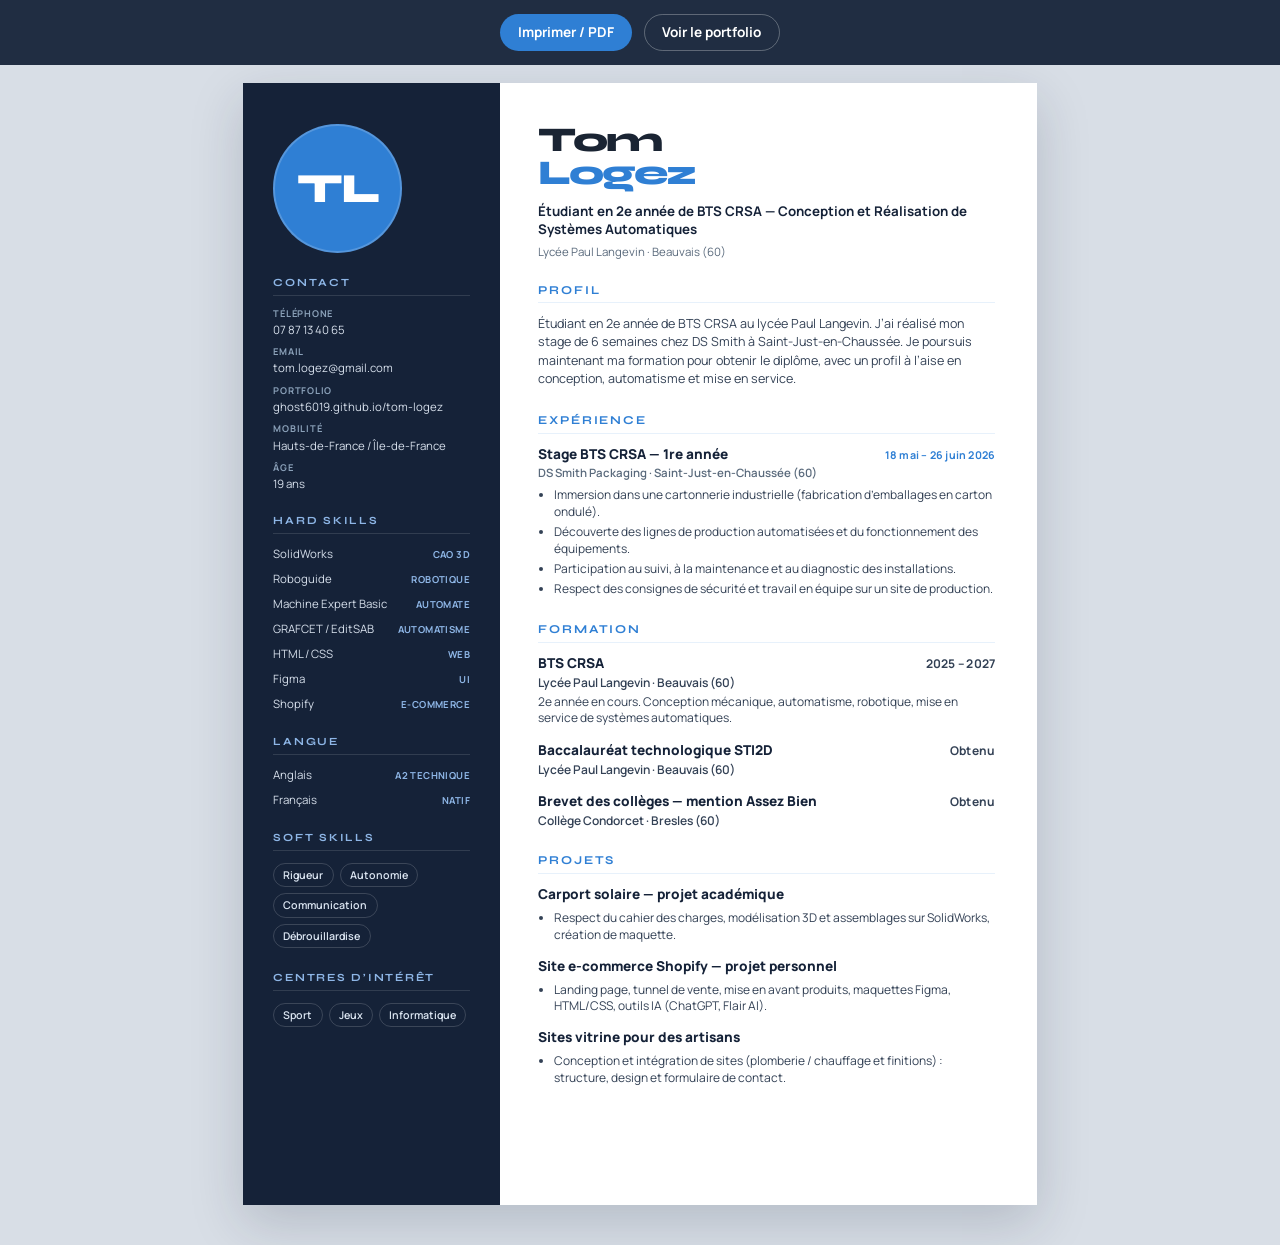
==== cv.html @ 498f08cc "Publish Tom Logez portfolio and printable CV." ====
<!DOCTYPE html>
<html lang="fr">
<head>
  <meta charset="UTF-8">
  <meta name="viewport" content="width=device-width, initial-scale=1.0">
  <title>CV — Tom Logez</title>
  <link rel="preconnect" href="https://fonts.googleapis.com">
  <link rel="preconnect" href="https://fonts.gstatic.com" crossorigin>
  <link href="https://fonts.googleapis.com/css2?family=Manrope:wght@400;500;600;700;800&family=Syne:wght@700;800&display=swap" rel="stylesheet">
  <link rel="stylesheet" href="css/cv.css">
</head>
<body>
  <div class="toolbar">
    <button type="button" onclick="window.print()">Imprimer / PDF</button>
    <a class="ghost" href="index.html">Voir le portfolio</a>
  </div>

  <article class="page">
    <aside class="sidebar">
      <div class="photo" data-photo>
        <img src="assets/photo.jpg" alt="Tom Logez">
        <span>TL</span>
      </div>

      <div class="side-block">
        <h2>Contact</h2>
        <ul class="contact-list">
          <li>
            <strong>Téléphone</strong>
            <a href="tel:+33787134065">07 87 13 40 65</a>
          </li>
          <li>
            <strong>Email</strong>
            <a href="mailto:tom.logez@gmail.com">tom.logez@gmail.com</a>
          </li>
          <li>
            <strong>Portfolio</strong>
            <a href="https://ghost6019.github.io/tom-logez/">ghost6019.github.io/tom-logez</a>
          </li>
          <li>
            <strong>Mobilité</strong>
            Hauts-de-France / Île-de-France
          </li>
          <li>
            <strong>Âge</strong>
            19 ans
          </li>
        </ul>
      </div>

      <div class="side-block">
        <h2>Hard skills</h2>
        <ul class="skill-list">
          <li>SolidWorks <span>CAO 3D</span></li>
          <li>Roboguide <span>Robotique</span></li>
          <li>Machine Expert Basic <span>Automate</span></li>
          <li>GRAFCET / EditSAB <span>Automatisme</span></li>
          <li>HTML / CSS <span>Web</span></li>
          <li>Figma <span>UI</span></li>
          <li>Shopify <span>E-commerce</span></li>
        </ul>
      </div>

      <div class="side-block">
        <h2>Langue</h2>
        <ul class="skill-list">
          <li>Anglais <span>A2 technique</span></li>
          <li>Français <span>Natif</span></li>
        </ul>
      </div>

      <div class="side-block">
        <h2>Soft skills</h2>
        <ul class="chips">
          <li>Rigueur</li>
          <li>Autonomie</li>
          <li>Communication</li>
          <li>Débrouillardise</li>
        </ul>
      </div>

      <div class="side-block">
        <h2>Centres d’intérêt</h2>
        <ul class="chips">
          <li>Sport</li>
          <li>Jeux</li>
          <li>Informatique</li>
        </ul>
      </div>
    </aside>

    <div class="main">
      <header class="identity">
        <h1>Tom <span>Logez</span></h1>
        <p class="role">Étudiant en 2e année de BTS CRSA — Conception et Réalisation de Systèmes Automatiques</p>
        <p class="meta">Lycée Paul Langevin · Beauvais (60)</p>
      </header>

      <section>
        <h2>Profil</h2>
        <p class="profile">
          Étudiant en 2e année de BTS CRSA au lycée Paul Langevin. J’ai réalisé mon stage de 6 semaines
          chez DS Smith à Saint-Just-en-Chaussée. Je poursuis maintenant ma formation pour obtenir le diplôme,
          avec un profil à l’aise en conception, automatisme et mise en service.
        </p>
      </section>

      <section>
        <h2>Expérience</h2>
        <article class="job">
          <div class="row">
            <h3>Stage BTS CRSA — 1re année</h3>
            <p class="when">18 mai – 26 juin 2026</p>
          </div>
          <p class="where">DS Smith Packaging · Saint-Just-en-Chaussée (60)</p>
          <ul>
            <li>Immersion dans une cartonnerie industrielle (fabrication d’emballages en carton ondulé).</li>
            <li>Découverte des lignes de production automatisées et du fonctionnement des équipements.</li>
            <li>Participation au suivi, à la maintenance et au diagnostic des installations.</li>
            <li>Respect des consignes de sécurité et travail en équipe sur un site de production.</li>
          </ul>
        </article>
      </section>

      <section>
        <h2>Formation</h2>
        <article class="edu">
          <div class="row">
            <h3>BTS CRSA</h3>
            <p class="when">2025 – 2027</p>
          </div>
          <p class="where">Lycée Paul Langevin · Beauvais (60)</p>
          <p>2e année en cours. Conception mécanique, automatisme, robotique, mise en service de systèmes automatiques.</p>
        </article>
        <article class="edu">
          <div class="row">
            <h3>Baccalauréat technologique STI2D</h3>
            <p class="when">Obtenu</p>
          </div>
          <p class="where">Lycée Paul Langevin · Beauvais (60)</p>
        </article>
        <article class="edu">
          <div class="row">
            <h3>Brevet des collèges — mention Assez Bien</h3>
            <p class="when">Obtenu</p>
          </div>
          <p class="where">Collège Condorcet · Bresles (60)</p>
        </article>
      </section>

      <section>
        <h2>Projets</h2>
        <article class="project">
          <h3>Carport solaire — projet académique</h3>
          <ul>
            <li>Respect du cahier des charges, modélisation 3D et assemblages sur SolidWorks, création de maquette.</li>
          </ul>
        </article>
        <article class="project">
          <h3>Site e-commerce Shopify — projet personnel</h3>
          <ul>
            <li>Landing page, tunnel de vente, mise en avant produits, maquettes Figma, HTML/CSS, outils IA (ChatGPT, Flair AI).</li>
          </ul>
        </article>
        <article class="project">
          <h3>Sites vitrine pour des artisans</h3>
          <ul>
            <li>Conception et intégration de sites (plomberie / chauffage et finitions) : structure, design et formulaire de contact.</li>
          </ul>
        </article>
      </section>
    </div>
  </article>
  <script src="js/main.js"></script>
</body>
</html>
---- css/cv.css ----
@page {
  size: A4;
  margin: 0;
}

:root {
  --navy: #152238;
  --navy-mid: #1d304c;
  --ink: #1a2433;
  --muted: #5a6a7c;
  --line: #d7e0ea;
  --paper: #f7f5f1;
  --accent: #2f7fd4;
  --accent-soft: #e7f1fb;
  --white: #fff;
}

* {
  box-sizing: border-box;
  margin: 0;
  padding: 0;
}

html,
body {
  background: #d8dee6;
}

body {
  font-family: "Manrope", "Segoe UI", sans-serif;
  color: var(--ink);
  -webkit-font-smoothing: antialiased;
}

.toolbar {
  position: sticky;
  top: 0;
  z-index: 10;
  display: flex;
  justify-content: center;
  gap: 0.75rem;
  padding: 0.85rem 1rem;
  background: rgba(21, 34, 56, 0.94);
  backdrop-filter: blur(12px);
}

.toolbar a,
.toolbar button {
  font-family: inherit;
  font-size: 0.85rem;
  font-weight: 700;
  color: #fff;
  background: var(--accent);
  border: 0;
  border-radius: 999px;
  padding: 0.55rem 1.1rem;
  text-decoration: none;
  cursor: pointer;
}

.toolbar a.ghost {
  background: transparent;
  border: 1px solid rgba(255, 255, 255, 0.28);
}

.page {
  width: 210mm;
  min-height: 297mm;
  margin: 18px auto 40px;
  background: var(--white);
  display: grid;
  grid-template-columns: 68mm 1fr;
  box-shadow: 0 18px 50px rgba(21, 34, 56, 0.18);
}

.sidebar {
  background: var(--navy);
  color: #e8eef6;
  padding: 11mm 8mm 10mm;
  display: flex;
  flex-direction: column;
  gap: 6mm;
}

.mark,
.photo {
  width: 34mm;
  height: 34mm;
  border-radius: 50%;
  display: grid;
  place-items: center;
  background: var(--accent);
  color: #fff;
  font-family: "Syne", sans-serif;
  font-weight: 800;
  font-size: 11mm;
  letter-spacing: -0.04em;
  overflow: hidden;
  position: relative;
  border: 2px solid rgba(255, 255, 255, 0.18);
}

.photo img {
  position: absolute;
  inset: 0;
  width: 100%;
  height: 100%;
  object-fit: cover;
  display: none;
}

.photo.has-photo span {
  display: none;
}

.photo.has-photo img {
  display: block;
}

.side-block h2 {
  font-family: "Syne", sans-serif;
  font-size: 8.2pt;
  letter-spacing: 0.16em;
  text-transform: uppercase;
  color: #8eb6e6;
  margin-bottom: 3.2mm;
  padding-bottom: 1.6mm;
  border-bottom: 1px solid rgba(255, 255, 255, 0.12);
}

.contact-list,
.skill-list,
.interest-list {
  list-style: none;
  display: flex;
  flex-direction: column;
  gap: 2.4mm;
}

.contact-list li,
.skill-list li {
  font-size: 8.6pt;
  line-height: 1.35;
  color: #d5deea;
}

.contact-list strong {
  display: block;
  font-size: 7pt;
  letter-spacing: 0.08em;
  text-transform: uppercase;
  color: #8aa0b8;
  font-weight: 700;
  margin-bottom: 0.4mm;
}

.contact-list a {
  color: inherit;
  text-decoration: none;
}

.skill-list li {
  display: flex;
  justify-content: space-between;
  gap: 2mm;
  align-items: baseline;
}

.skill-list span {
  color: #8eb6e6;
  font-size: 7.2pt;
  font-weight: 700;
  letter-spacing: 0.04em;
  text-transform: uppercase;
}

.chips {
  display: flex;
  flex-wrap: wrap;
  gap: 1.6mm;
}

.chips li {
  list-style: none;
  font-size: 8pt;
  font-weight: 600;
  padding: 1.1mm 2.4mm;
  border: 1px solid rgba(255, 255, 255, 0.16);
  border-radius: 999px;
  color: #dce6f2;
}

.main {
  background: var(--white);
  padding: 11mm 11mm 10mm 10mm;
}

.identity h1 {
  font-family: "Syne", sans-serif;
  font-size: 26pt;
  line-height: 0.95;
  letter-spacing: -0.04em;
  font-weight: 800;
}

.identity h1 span {
  display: block;
  color: var(--accent);
}

.role {
  margin-top: 3.2mm;
  font-size: 10pt;
  font-weight: 700;
  color: var(--navy);
}

.meta {
  margin-top: 1.4mm;
  font-size: 8.6pt;
  color: var(--muted);
}

section {
  margin-top: 6.4mm;
}

section h2 {
  font-family: "Syne", sans-serif;
  font-size: 9pt;
  letter-spacing: 0.16em;
  text-transform: uppercase;
  color: var(--accent);
  margin-bottom: 3mm;
  padding-bottom: 1.5mm;
  border-bottom: 1.5px solid var(--accent-soft);
}

.profile {
  font-size: 9.4pt;
  line-height: 1.48;
  color: #334155;
}

.job,
.edu,
.project {
  margin-bottom: 3.6mm;
}

.job:last-child,
.edu:last-child,
.project:last-child {
  margin-bottom: 0;
}

.row {
  display: flex;
  justify-content: space-between;
  gap: 4mm;
  align-items: baseline;
}

.job h3,
.edu h3,
.project h3 {
  font-size: 10.2pt;
  font-weight: 800;
  color: var(--navy);
}

.when {
  flex-shrink: 0;
  font-size: 8pt;
  font-weight: 700;
  color: var(--accent);
  letter-spacing: 0.02em;
}

.where {
  margin-top: 0.6mm;
  font-size: 8.6pt;
  color: var(--muted);
  font-weight: 600;
}

.job ul,
.project ul {
  margin: 1.8mm 0 0 4.2mm;
  display: flex;
  flex-direction: column;
  gap: 1mm;
}

.job li,
.project li,
.edu p {
  font-size: 9pt;
  line-height: 1.38;
  color: #334155;
}

.edu p {
  margin-top: 0.6mm;
}

@media print {
  html,
  body {
    background: #fff;
  }

  .toolbar {
    display: none;
  }

  .page {
    margin: 0;
    box-shadow: none;
    width: 210mm;
    height: 297mm;
    min-height: 297mm;
  }
}
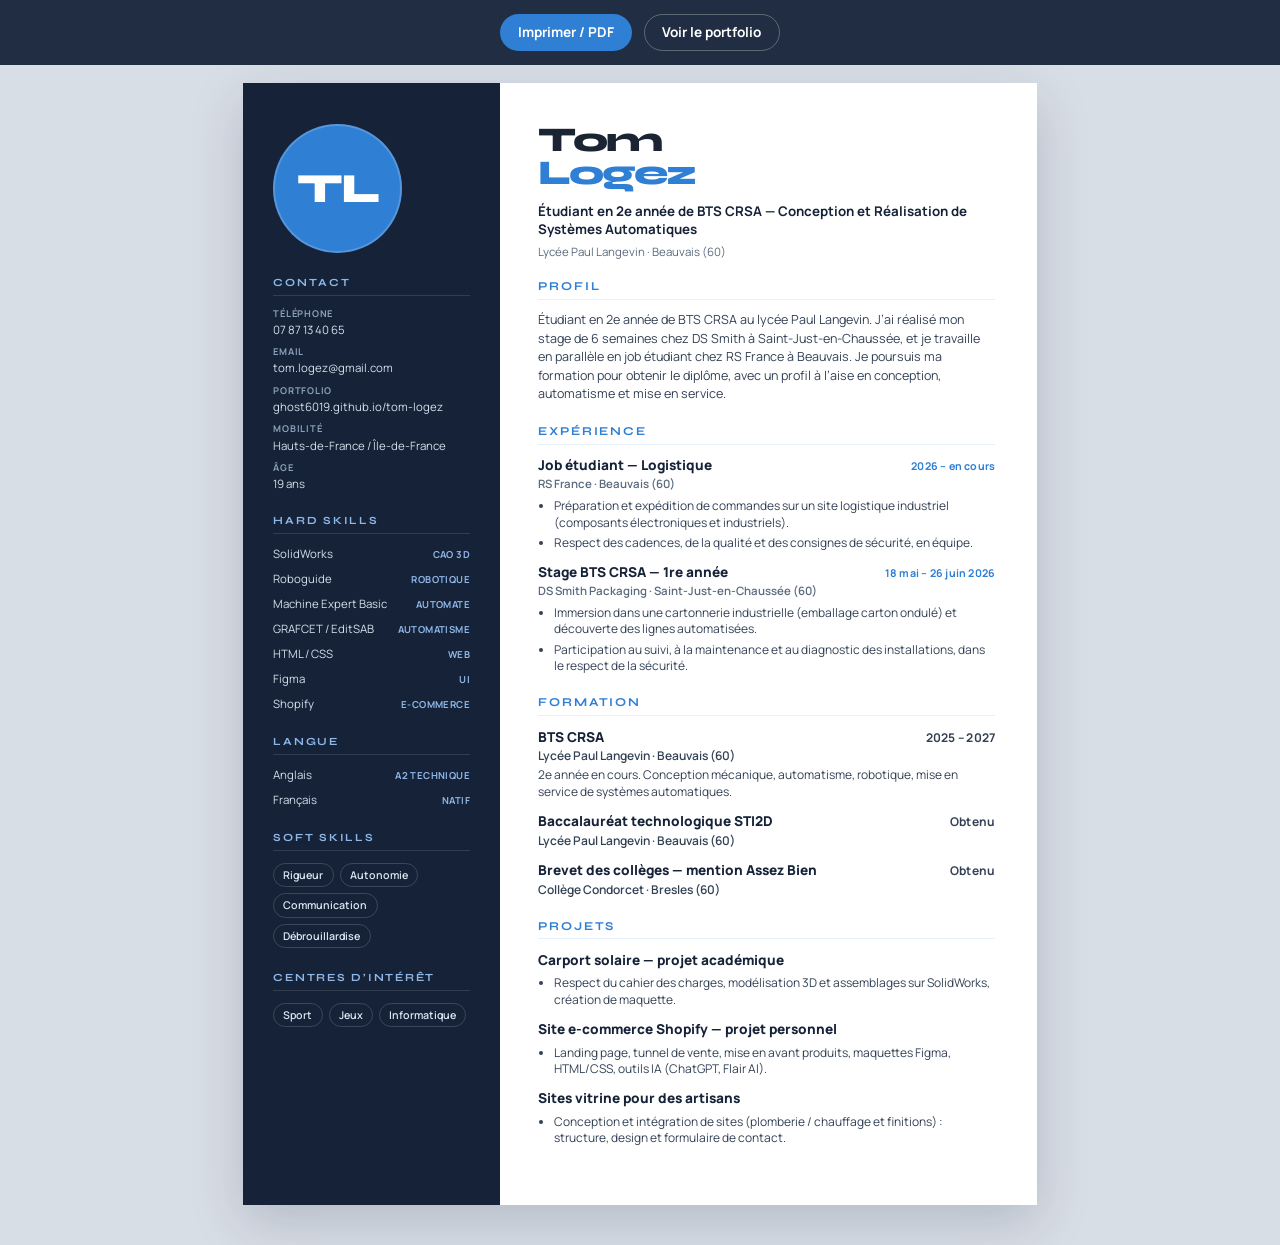
==== commit 3ed64bbf: "Add student job at RS France Beauvais to the CV and portfolio." ====
--- a/cv.html
+++ b/cv.html
@@ -100,8 +100,8 @@
         <h2>Profil</h2>
         <p class="profile">
           Étudiant en 2e année de BTS CRSA au lycée Paul Langevin. J’ai réalisé mon stage de 6 semaines
-          chez DS Smith à Saint-Just-en-Chaussée. Je poursuis maintenant ma formation pour obtenir le diplôme,
-          avec un profil à l’aise en conception, automatisme et mise en service.
+          chez DS Smith à Saint-Just-en-Chaussée, et je travaille en parallèle en job étudiant chez RS France à Beauvais.
+          Je poursuis ma formation pour obtenir le diplôme, avec un profil à l’aise en conception, automatisme et mise en service.
         </p>
       </section>
 
@@ -109,15 +109,24 @@
         <h2>Expérience</h2>
         <article class="job">
           <div class="row">
+            <h3>Job étudiant — Logistique</h3>
+            <p class="when">2026 – en cours</p>
+          </div>
+          <p class="where">RS France · Beauvais (60)</p>
+          <ul>
+            <li>Préparation et expédition de commandes sur un site logistique industriel (composants électroniques et industriels).</li>
+            <li>Respect des cadences, de la qualité et des consignes de sécurité, en équipe.</li>
+          </ul>
+        </article>
+        <article class="job">
+          <div class="row">
             <h3>Stage BTS CRSA — 1re année</h3>
             <p class="when">18 mai – 26 juin 2026</p>
           </div>
           <p class="where">DS Smith Packaging · Saint-Just-en-Chaussée (60)</p>
           <ul>
-            <li>Immersion dans une cartonnerie industrielle (fabrication d’emballages en carton ondulé).</li>
-            <li>Découverte des lignes de production automatisées et du fonctionnement des équipements.</li>
-            <li>Participation au suivi, à la maintenance et au diagnostic des installations.</li>
-            <li>Respect des consignes de sécurité et travail en équipe sur un site de production.</li>
+            <li>Immersion dans une cartonnerie industrielle (emballage carton ondulé) et découverte des lignes automatisées.</li>
+            <li>Participation au suivi, à la maintenance et au diagnostic des installations, dans le respect de la sécurité.</li>
           </ul>
         </article>
       </section>
--- a/css/cv.css
+++ b/css/cv.css
@@ -222,7 +222,7 @@
 }
 
 section {
-  margin-top: 6.4mm;
+  margin-top: 5.4mm;
 }
 
 section h2 {
@@ -245,7 +245,7 @@
 .job,
 .edu,
 .project {
-  margin-bottom: 3.6mm;
+  margin-bottom: 3mm;
 }
 
 .job:last-child,
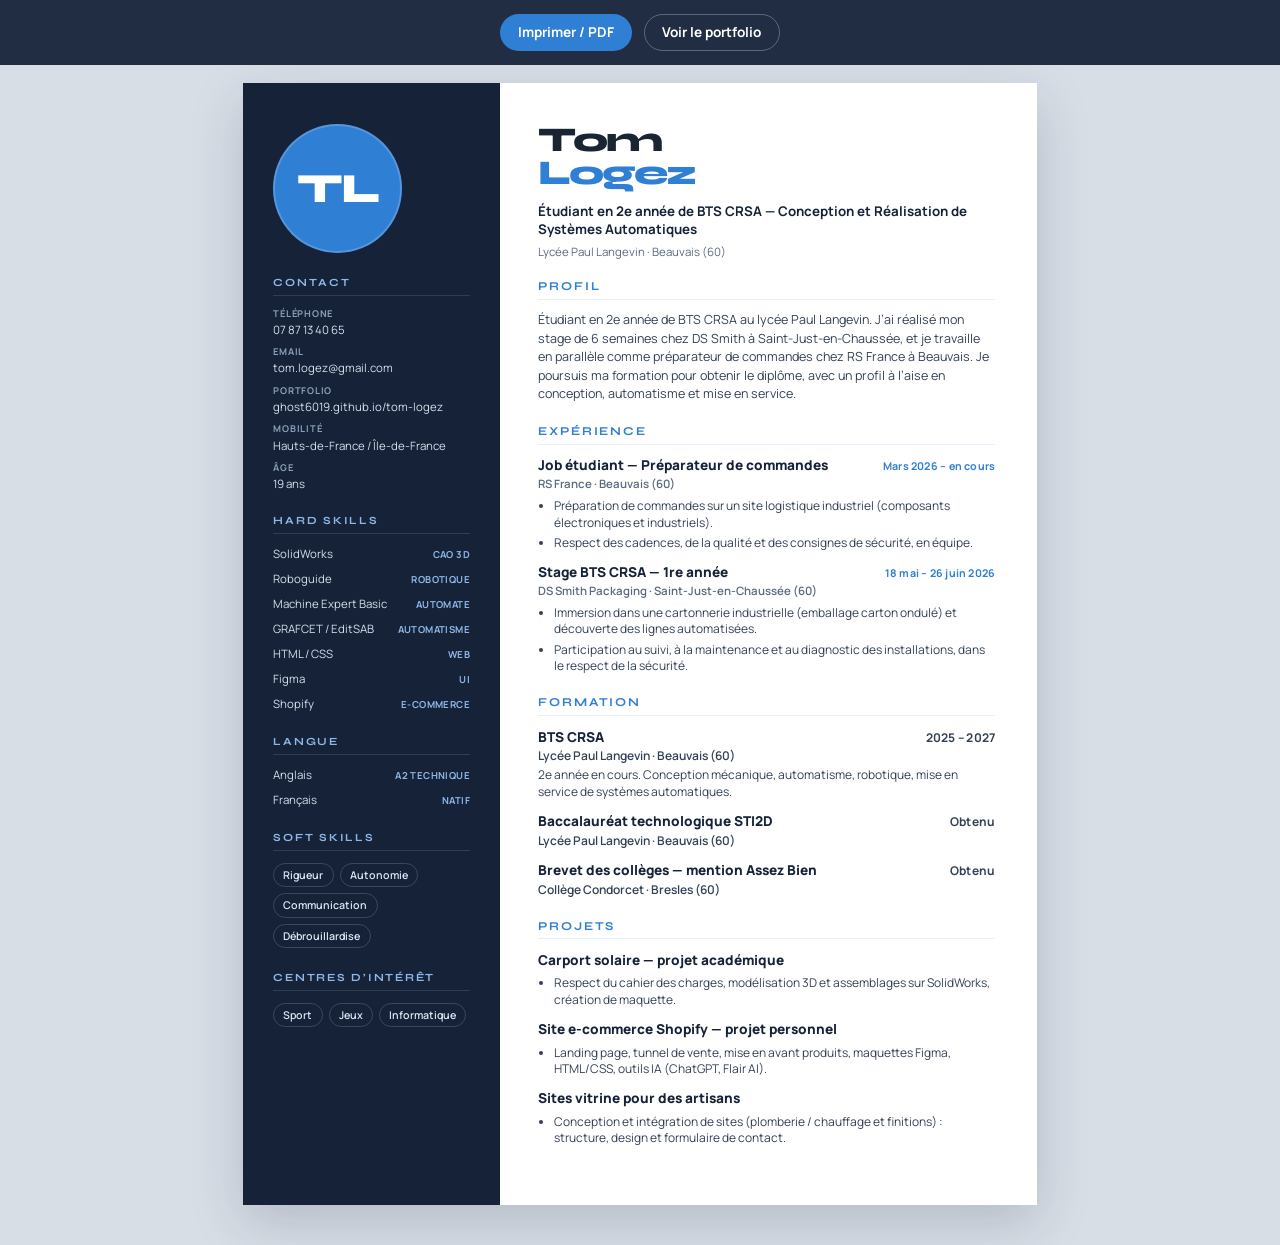
==== commit bf03a946: "Specify RS France role as order picker since March 2026." ====
--- a/cv.html
+++ b/cv.html
@@ -100,7 +100,7 @@
         <h2>Profil</h2>
         <p class="profile">
           Étudiant en 2e année de BTS CRSA au lycée Paul Langevin. J’ai réalisé mon stage de 6 semaines
-          chez DS Smith à Saint-Just-en-Chaussée, et je travaille en parallèle en job étudiant chez RS France à Beauvais.
+          chez DS Smith à Saint-Just-en-Chaussée, et je travaille en parallèle comme préparateur de commandes chez RS France à Beauvais.
           Je poursuis ma formation pour obtenir le diplôme, avec un profil à l’aise en conception, automatisme et mise en service.
         </p>
       </section>
@@ -109,12 +109,12 @@
         <h2>Expérience</h2>
         <article class="job">
           <div class="row">
-            <h3>Job étudiant — Logistique</h3>
-            <p class="when">2026 – en cours</p>
+            <h3>Job étudiant — Préparateur de commandes</h3>
+            <p class="when">Mars 2026 – en cours</p>
           </div>
           <p class="where">RS France · Beauvais (60)</p>
           <ul>
-            <li>Préparation et expédition de commandes sur un site logistique industriel (composants électroniques et industriels).</li>
+            <li>Préparation de commandes sur un site logistique industriel (composants électroniques et industriels).</li>
             <li>Respect des cadences, de la qualité et des consignes de sécurité, en équipe.</li>
           </ul>
         </article>
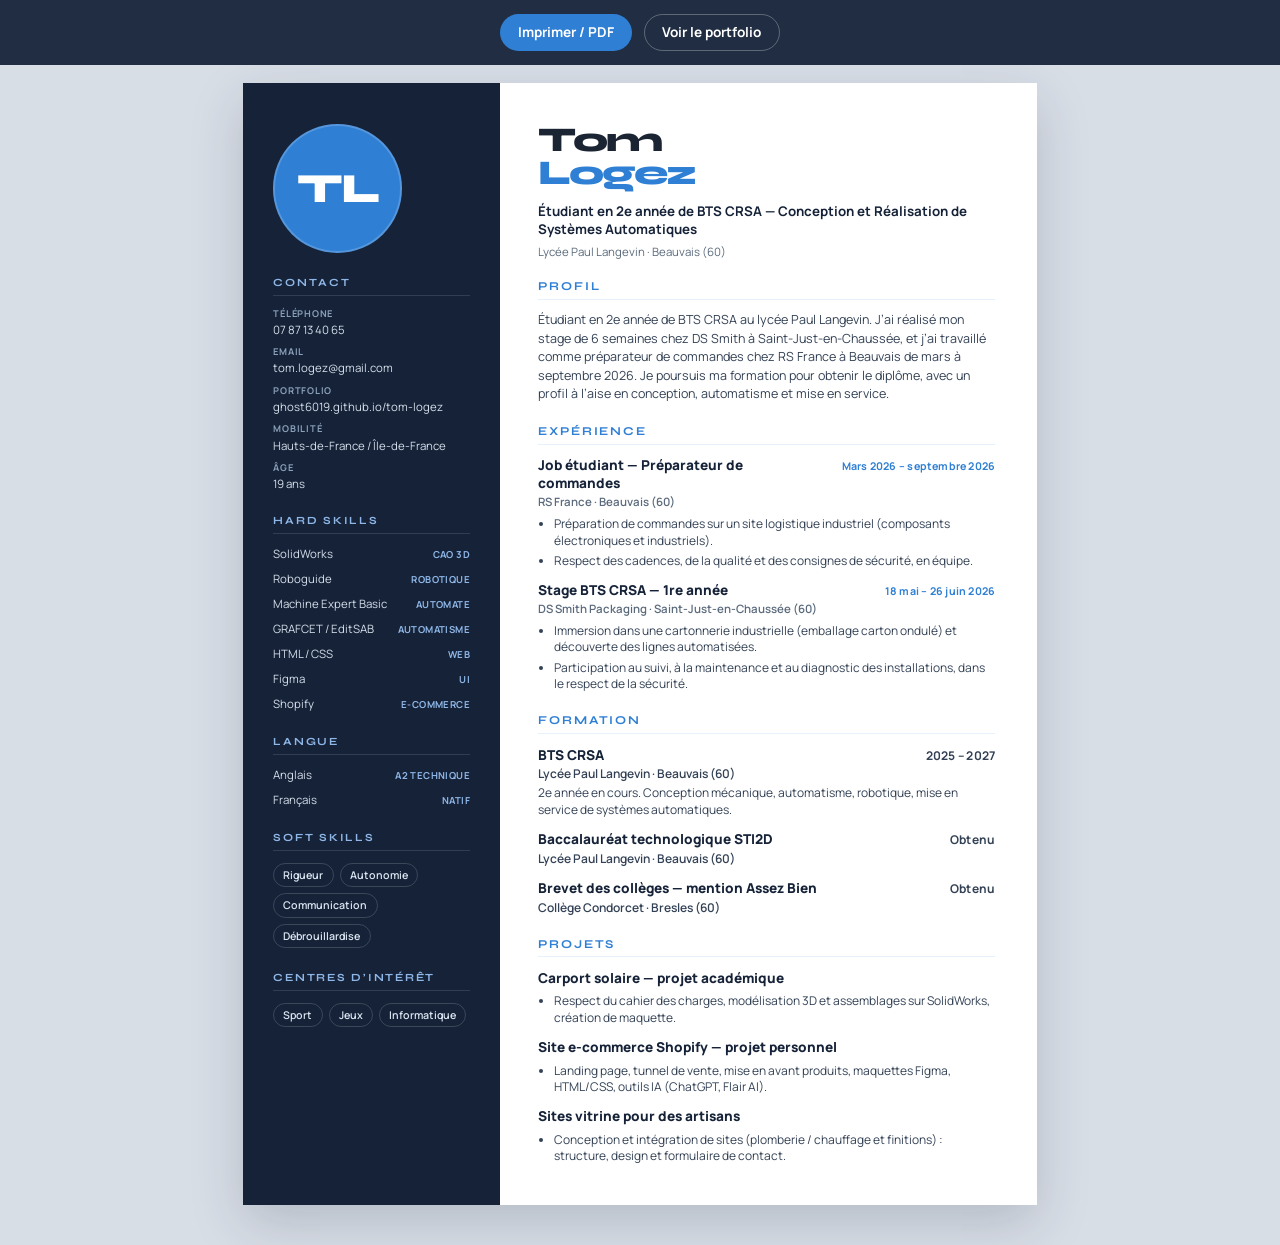
==== commit f3c2832d: "Mark the RS France student job as ended in September 2026." ====
--- a/cv.html
+++ b/cv.html
@@ -100,7 +100,7 @@
         <h2>Profil</h2>
         <p class="profile">
           Étudiant en 2e année de BTS CRSA au lycée Paul Langevin. J’ai réalisé mon stage de 6 semaines
-          chez DS Smith à Saint-Just-en-Chaussée, et je travaille en parallèle comme préparateur de commandes chez RS France à Beauvais.
+          chez DS Smith à Saint-Just-en-Chaussée, et j’ai travaillé comme préparateur de commandes chez RS France à Beauvais de mars à septembre 2026.
           Je poursuis ma formation pour obtenir le diplôme, avec un profil à l’aise en conception, automatisme et mise en service.
         </p>
       </section>
@@ -110,7 +110,7 @@
         <article class="job">
           <div class="row">
             <h3>Job étudiant — Préparateur de commandes</h3>
-            <p class="when">Mars 2026 – en cours</p>
+            <p class="when">Mars 2026 – septembre 2026</p>
           </div>
           <p class="where">RS France · Beauvais (60)</p>
           <ul>
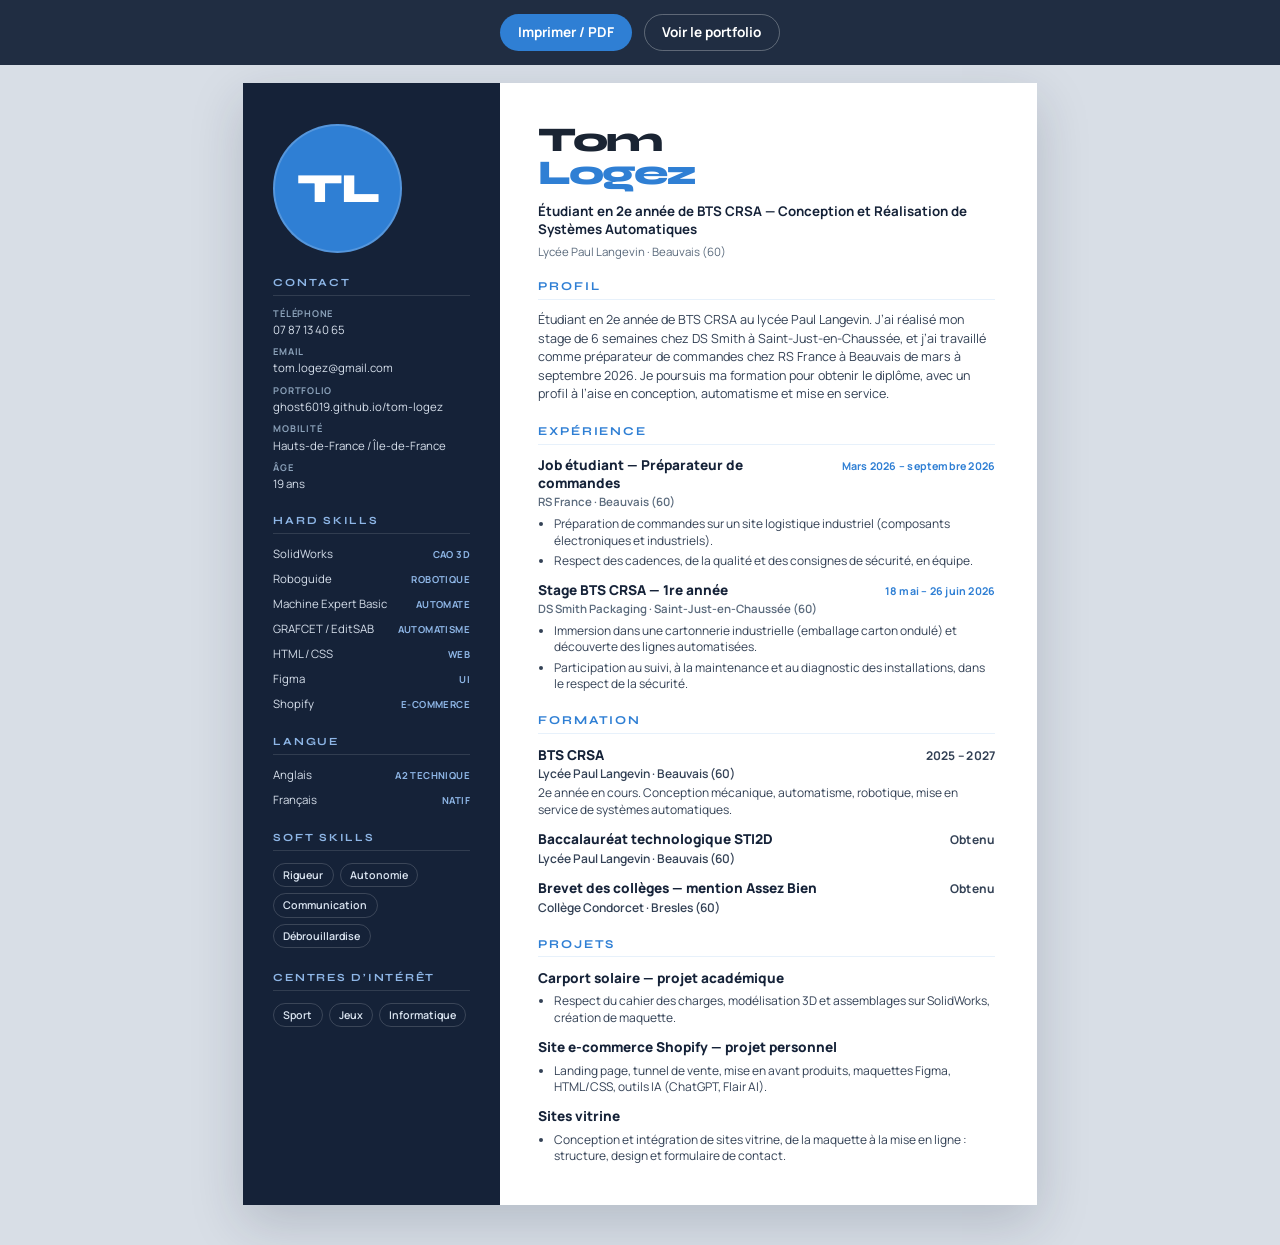
==== commit 4406a4ff: "Describe the showcase sites project in general terms on the CV." ====
--- a/cv.html
+++ b/cv.html
@@ -172,9 +172,9 @@
           </ul>
         </article>
         <article class="project">
-          <h3>Sites vitrine pour des artisans</h3>
+          <h3>Sites vitrine</h3>
           <ul>
-            <li>Conception et intégration de sites (plomberie / chauffage et finitions) : structure, design et formulaire de contact.</li>
+            <li>Conception et intégration de sites vitrine, de la maquette à la mise en ligne : structure, design et formulaire de contact.</li>
           </ul>
         </article>
       </section>
